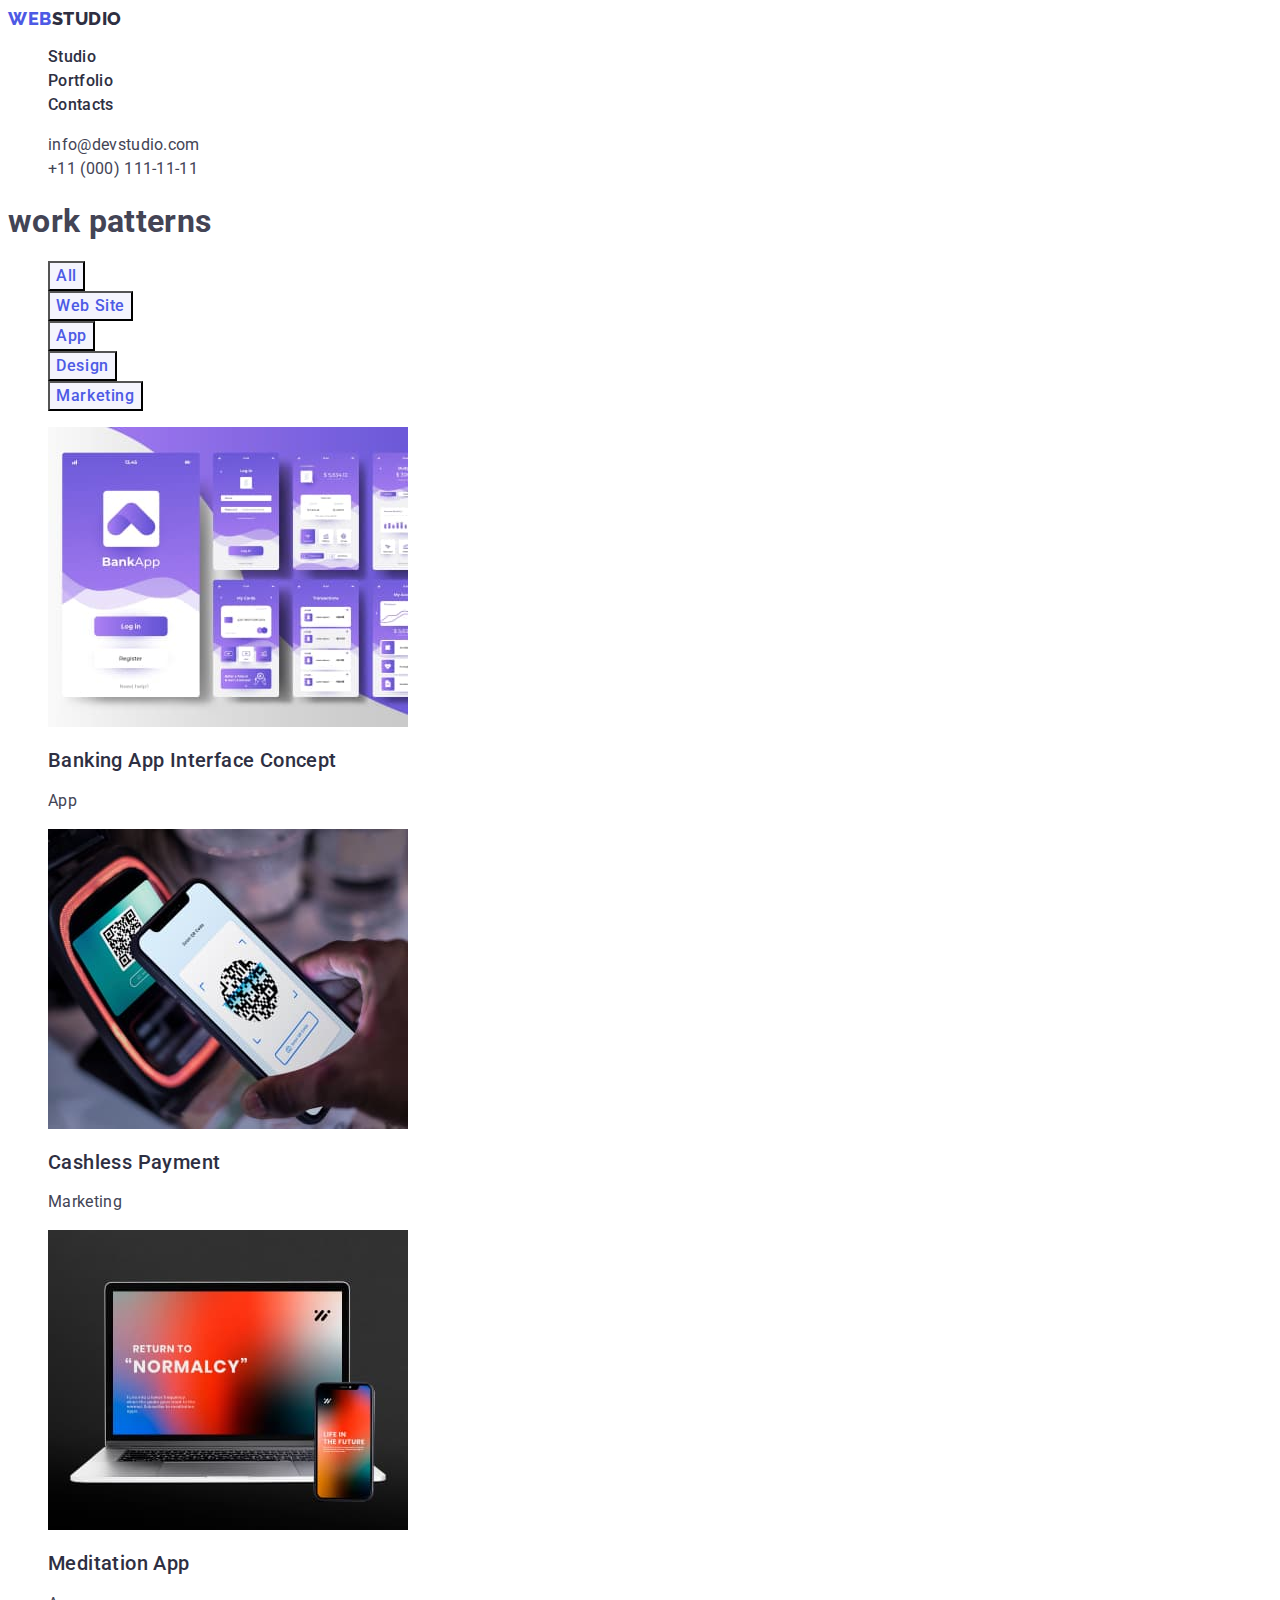
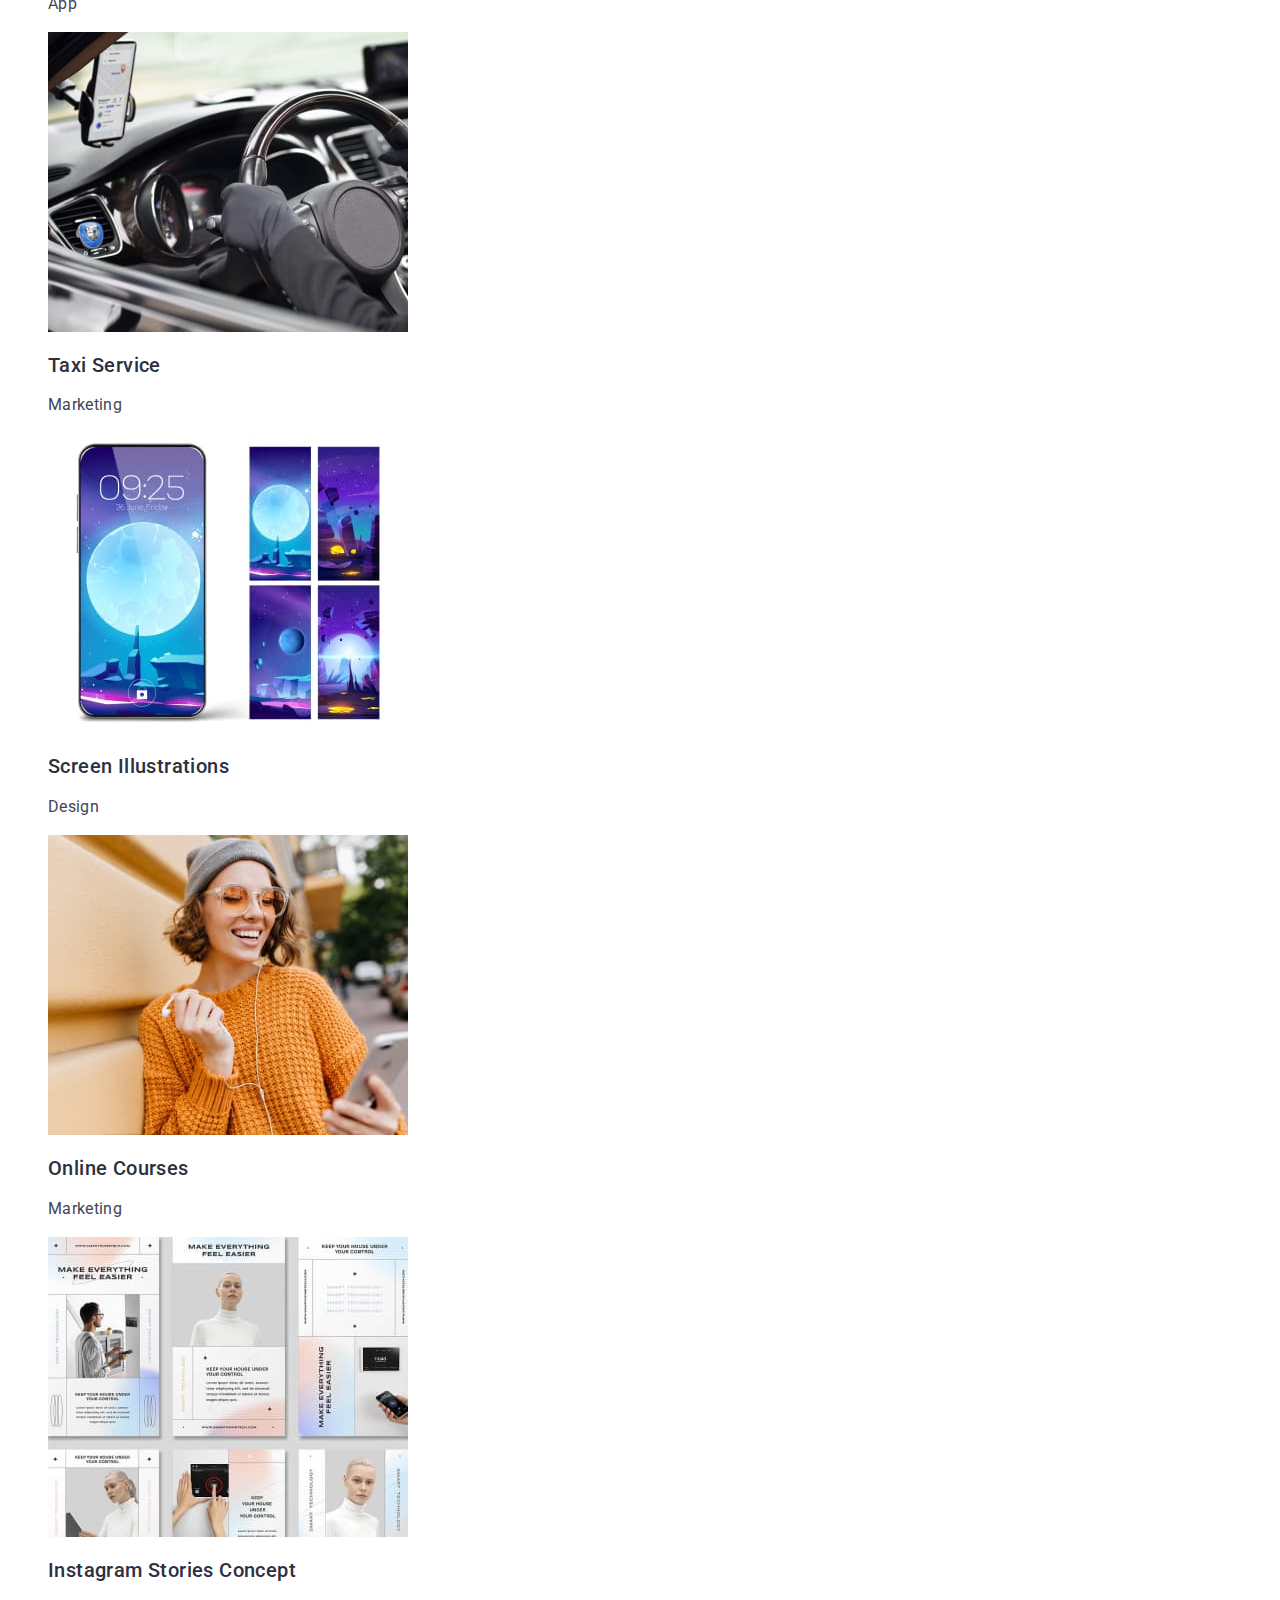
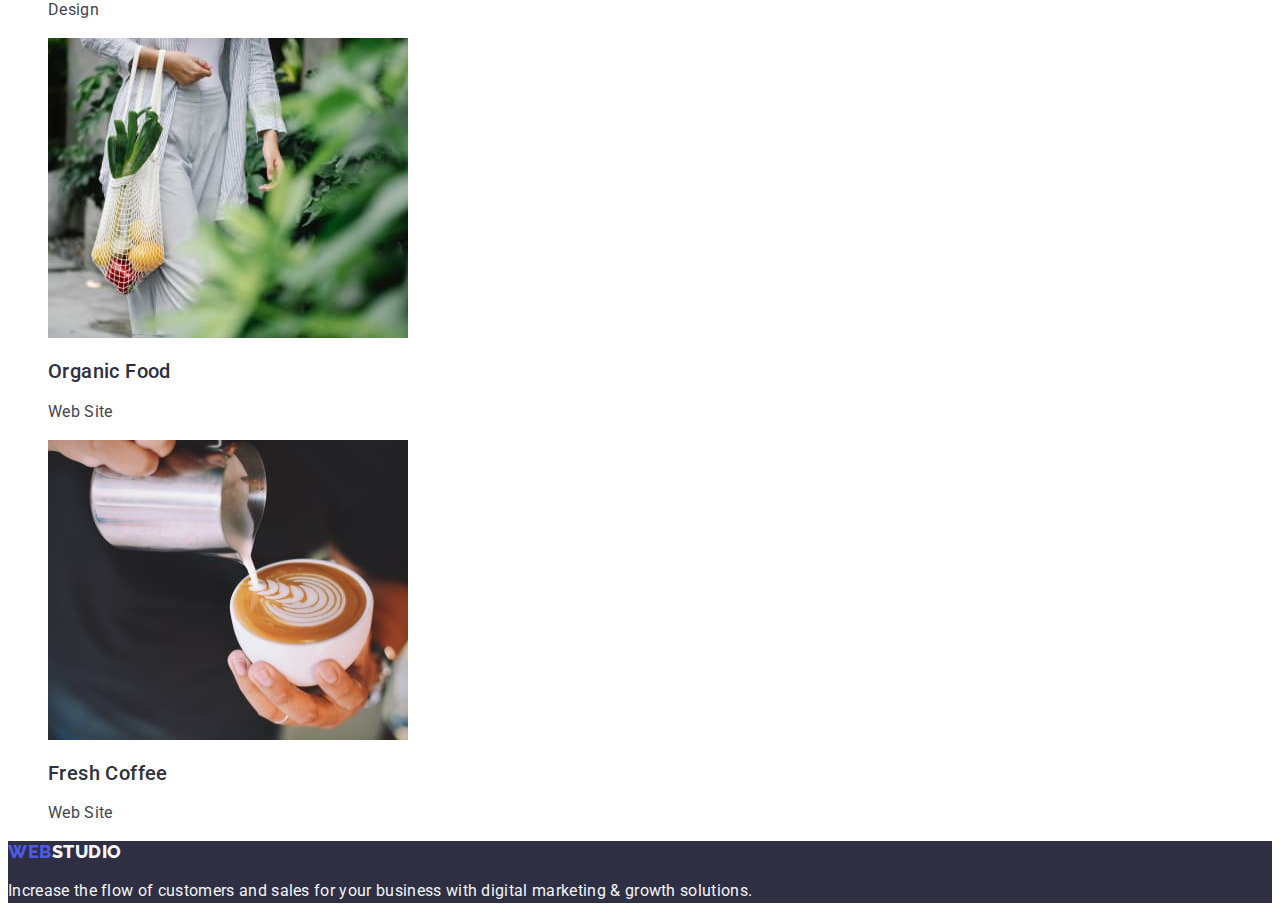
==== portfolio.html @ 16ddbee1 "Initial commit" ====
<!DOCTYPE html>
<html lang="en">
  <head>
    <meta charset="UTF-8" />
    <meta http-equiv="X-UA-Compatible" content="IE=edge" />
    <meta name="viewport" content="width=device-width, initial-scale=1.0" />
    <link rel="preconnect" href="https://fonts.googleapis.com" />
    <link rel="preconnect" href="https://fonts.gstatic.com" crossorigin />
    <link
      href="https://fonts.googleapis.com/css2?family=Raleway:wght@800&family=Roboto:wght@400;500;700&display=swap"
      rel="stylesheet"
    />
    <title>Portfolio</title>
    <link rel="stylesheet" href="./css/styles.css" />
  </head>
  <body>
    <!-- page header -->
    <header>
      <nav>
        <a class="logo link" href="./index.html"
          >Web<span class="logo-black">Studio</span></a
        >
        <ul class="site-nav list">
          <li><a class="link-current link" href="./index.html">Studio</a></li>
          <li>
            <a class="link-current link" href="./portfolio.html">Portfolio</a>
          </li>
          <li><a class="link-current link" href="">Contacts</a></li>
        </ul>
      </nav>
      <address class="address">
        <ul class="address-nav list">
          <li>
            <a class="address-nav-link link" href="mailto:info@devstudio.com"
              >info@devstudio.com</a
            >
          </li>
          <li>
            <a class="address-nav-link link" href="tel:+110001111111"
              >+11 (000) 111-11-11</a
            >
          </li>
        </ul>
      </address>
    </header>
    <main>
      <!-- filters -->
      <section class="filters">
        <h1>work patterns</h1>
        <ul class="list">
          <li><button class="portfolio-button" type="button">All</button></li>
          <li>
            <button class="portfolio-button" type="button">Web Site</button>
          </li>
          <li><button class="portfolio-button" type="button">App</button></li>
          <li>
            <button class="portfolio-button" type="button">Design</button>
          </li>
          <li>
            <button class="portfolio-button" type="button">Marketing</button>
          </li>
        </ul>
        <ul class="list">
          <li>
            <a class="portf-list link" href="">
              <img
                src="./images/portfo-1.jpg"
                alt="application"
                width="360"
                height="300"
              />
              <h2 class="second-title">Banking App Interface Concept</h2>
              <p class="li-text">App</p></a
            >
          </li>
          <li>
            <a class="portf-list link" href=""
              ><img
                src="./images/portfo-2.jpg"
                alt="QR code on telephone"
                width="360"
                height="300"
              />
              <h2 class="second-title">Cashless Payment</h2>
              <p class="li-text">Marketing</p></a
            >
          </li>
          <li>
            <a class="portf-list link" href=""
              ><img
                src="./images/portfo-3.jpg"
                alt="laptop"
                width="360"
                height="300"
              />
              <h2 class="second-title">Meditation App</h2>
              <p class="li-text">App</p></a
            >
          </li>
          <li>
            <a class="portf-list link" href=""
              ><img
                src="./images/portfo-4.jpg"
                alt="phone in the car"
                width="360"
                height="300"
              />
              <h2 class="second-title">Taxi Service</h2>
              <p class="li-text">Marketing</p></a
            >
          </li>
          <li>
            <a class="portf-list link" href="">
              <img
                src="./images/portfo-5.jpg"
                alt="phone and moon"
                width="360"
                height="300"
              />
              <h2 class="second-title">Screen Illustrations</h2>
              <p class="li-text">Design</p></a
            >
          </li>
          <li>
            <a class="portf-list link" href=""
              ><img
                src="./images/portfo-6.jpg"
                alt="girl with phone"
                width="360"
                height="300"
              />
              <h2 class="second-title">Online Courses</h2>
              <p class="li-text">Marketing</p></a
            >
          </li>
          <li>
            <a class="portf-list link" href=""
              ><img
                src="./images/portfo-7.jpg"
                alt="Instagram Stories"
                width="360"
                height="300"
              />
              <h2 class="second-title">Instagram Stories Concept</h2>
              <p class="li-text">Design</p></a
            >
          </li>
          <li>
            <a class="portf-list link" href=""
              ><img
                src="./images/portfo-8.jpg"
                alt="woman with vegetables"
                width="360"
                height="300"
              />
              <h2 class="second-title">Organic Food</h2>
              <p class="li-text">Web Site</p></a
            >
          </li>
          <li>
            <a class="portf-list link" href=""
              ><img
                src="./images/portfo-9.jpg"
                alt="fancy coffee"
                width="360"
                height="300"
              />
              <h2 class="second-title">Fresh Coffee</h2>
              <p class="li-text">Web Site</p></a
            >
          </li>
        </ul>
      </section>
    </main>
    <!-- footer -->
    <footer class="footer">
      <a class="logo link" href="./index.html"
        >Web<span class="logo-white">Studio</span></a
      >
      <p class="footer-text">
        Increase the flow of customers and sales for your business with digital
        marketing & growth solutions.
      </p>
    </footer>
  </body>
</html>
---- css/styles.css ----
:root {
  --main-color: #434455;
  --second-color: #4d5ae5;
  --black-color: #2e2f42;
  --white-color: #ffffff;
  --second-bg-color: #f4f4fd;
  --hover-focus-color: #404bbf;
}

body {
  background-color: var(--white-color);
  color: var(--main-color);
  font-family: Roboto, sans-serif;
  font-style: normal;
  line-height: 1.15;
  letter-spacing: 0.02em;
}

.list {
  list-style: none;
}
.link {
  text-decoration: none;
}

/* logo */
.logo {
  color: var(--second-color);
  font-family: "Raleway", sans-serif;
  font-style: normal;
  font-weight: 800;
  font-size: 18px;
  line-height: 1.17;
  letter-spacing: 0.03em;
  text-transform: uppercase;
}
.logo-black {
  color: var(--black-color);
}

.logo-white {
  color: var(--second-bg-color);
}
/* site-nav */

.site-nav a {
  color: var(--black-color);

  font-size: 16px;
  font-weight: 500;
  line-height: 1.5;
}

.link-current:hover,
.link-current:focus,
.address-nav-link:hover,
.address-nav-link:focus {
  color: var(--hover-focus-color);
}

.address {
  font-style: normal;
}
.address-nav a {
  color: var(--main-color);
}
.address-nav-link {
  line-height: 1.5;
}
/* hero */

.hero {
  background-color: var(--black-color);
}

.hero-title {
  font-weight: 700;
  font-size: 56px;
  line-height: 1.07;
  color: var(--white-color);
  letter-spacing: 0.02em;
  text-align: center;
}

.button {
  background-color: var(--second-color);
  font-weight: 500;
  font-size: 16px;
  color: var(--white-color);
  letter-spacing: 0.04em;
  font-family: "Roboto", sans-serif;
  line-height: 1.5;
  cursor: pointer;
}

.portfolio-button {
  background-color: var(--second-bg-color);
  font-weight: 500;
  font-size: 16px;
  color: var(--second-color);
  letter-spacing: 0.04em;
  font-family: "Roboto", sans-serif;
  line-height: 1.5;
  cursor: pointer;
}

.button:hover,
.button:focus {
  background-color: var(--hover-focus-color);
}
.portfolio-button:hover,
.portfolio-button:focus {
  background-color: var(--hover-focus-color);
  color: var(--white-color);
}

/* section */

.second-title {
  font-weight: 500;
  font-size: 20px;
  line-height: 1.2;
  color: var(--black-color);
  letter-spacing: 0.02em;
}
.li-text {
  line-height: 1.5;
  color: var(--main-color);
}

/* our activity */

.vice-title {
  font-weight: 700;
  font-size: 36px;
  line-height: 1.11;
  text-transform: capitalize;
  color: var(--black-color);
  text-align: center;
  letter-spacing: 0.02em;
}

/* our team  */
.team {
  background-color: var(--second-bg-color);
}
.team-li {
  background-color: var(--white-color);
}

/* footer */
.footer {
  background-color: var(--black-color);
}
.footer-text {
  color: var(--second-bg-color);
  line-height: 1.5;
}

/* style to portfolio */

.portf-list {
  text-decoration: none;
}
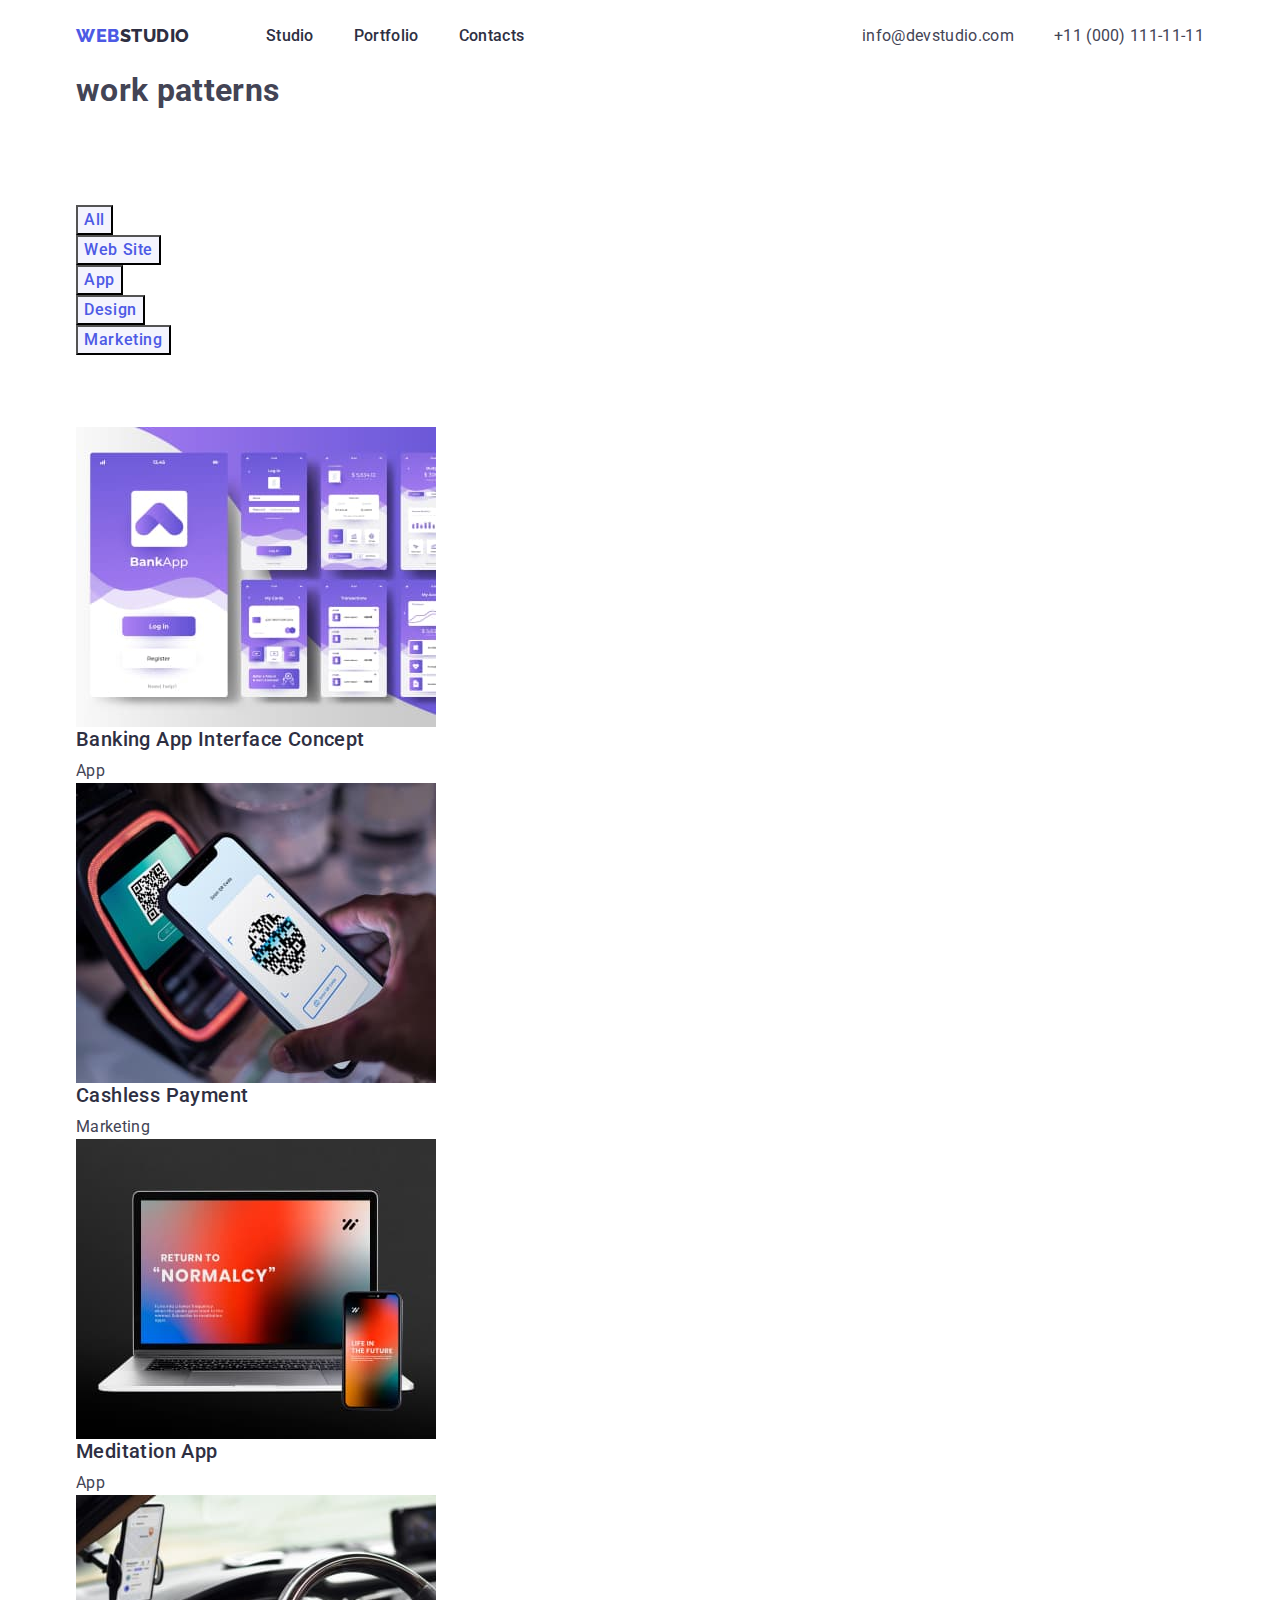
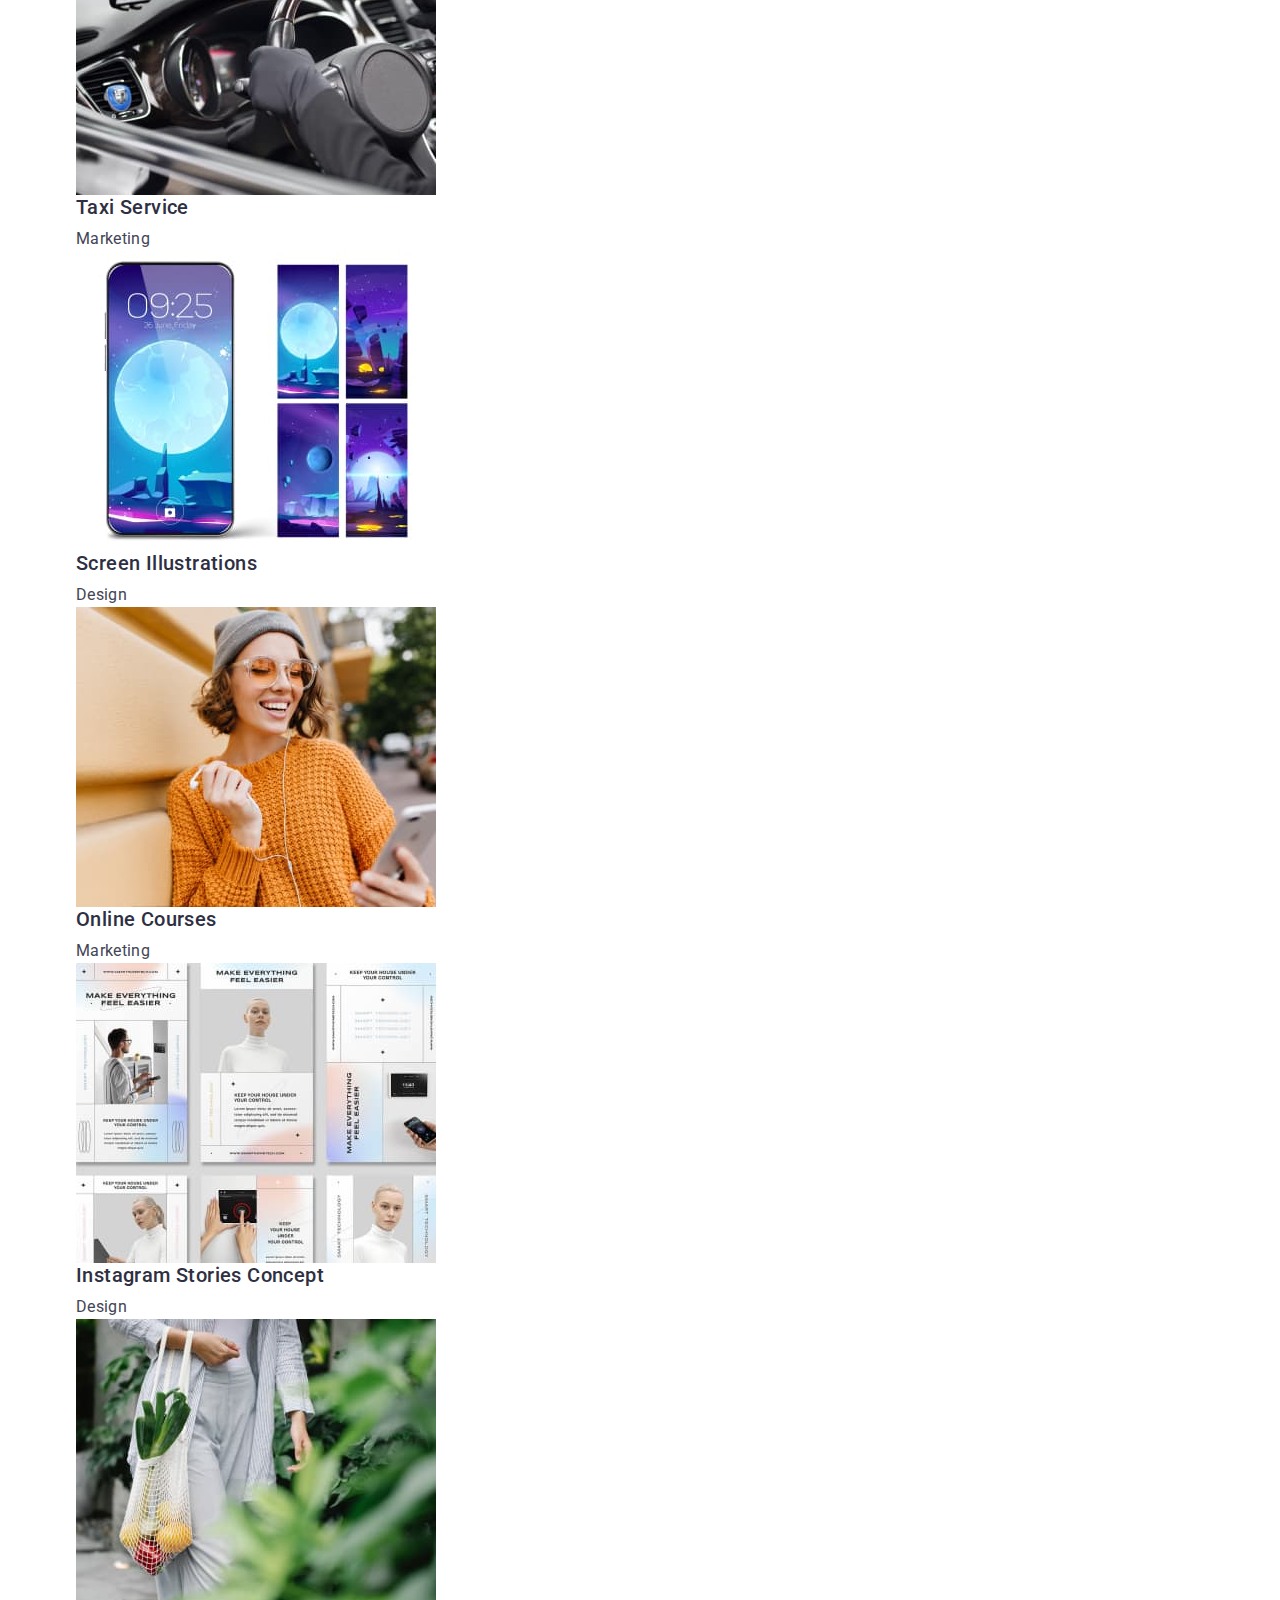
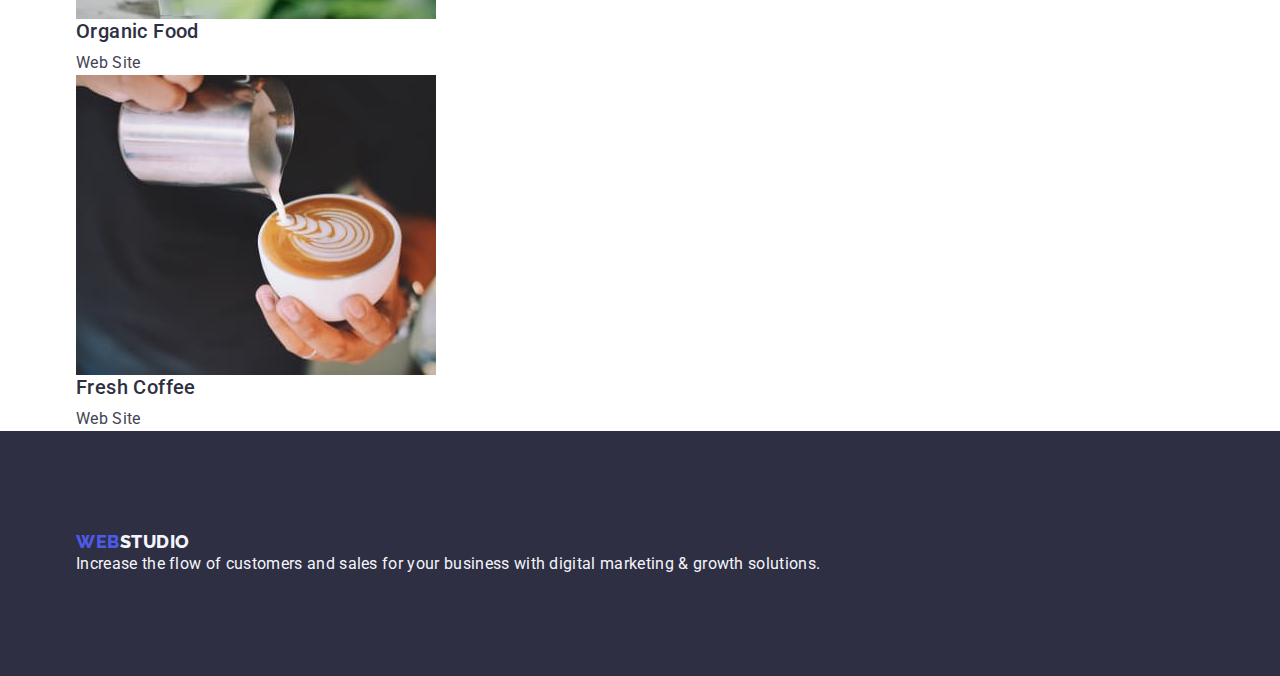
==== commit 13ae1d19: "dz 3 only start" ====
--- a/portfolio.html
+++ b/portfolio.html
@@ -6,181 +6,196 @@
     <meta name="viewport" content="width=device-width, initial-scale=1.0" />
     <link rel="preconnect" href="https://fonts.googleapis.com" />
     <link rel="preconnect" href="https://fonts.gstatic.com" crossorigin />
+    <title>Portfolio</title>
+    <!-- fonts -->
     <link
       href="https://fonts.googleapis.com/css2?family=Raleway:wght@800&family=Roboto:wght@400;500;700&display=swap"
       rel="stylesheet"
     />
-    <title>Portfolio</title>
+    <!-- normalise -->
+    <link
+      rel="stylesheet"
+      href="https://cdn.jsdelivr.net/npm/modern-normalize@2.0.0/modern-normalize.min.css"
+    />
+
+    <!-- custom styles -->
+
     <link rel="stylesheet" href="./css/styles.css" />
   </head>
   <body>
     <!-- page header -->
-    <header>
-      <nav>
-        <a class="logo link" href="./index.html"
-          >Web<span class="logo-black">Studio</span></a
-        >
-        <ul class="site-nav list">
-          <li><a class="link-current link" href="./index.html">Studio</a></li>
-          <li>
-            <a class="link-current link" href="./portfolio.html">Portfolio</a>
-          </li>
-          <li><a class="link-current link" href="">Contacts</a></li>
-        </ul>
-      </nav>
-      <address class="address">
-        <ul class="address-nav list">
-          <li>
-            <a class="address-nav-link link" href="mailto:info@devstudio.com"
-              >info@devstudio.com</a
-            >
-          </li>
-          <li>
-            <a class="address-nav-link link" href="tel:+110001111111"
-              >+11 (000) 111-11-11</a
-            >
-          </li>
-        </ul>
-      </address>
+    <header class="header">
+      <div class="header-container container">
+        <nav class="header-nav">
+          <a class="logo link logo-link" href="./index.html"
+            >Web<span class="logo-black">Studio</span></a
+          >
+          <ul class="site-nav list">
+            <li><a class="link-current link" href="./index.html">Studio</a></li>
+            <li>
+              <a class="link-current link" href="./portfolio.html">Portfolio</a>
+            </li>
+            <li><a class="link-current link" href="">Contacts</a></li>
+          </ul>
+        </nav>
+        <address class="address">
+          <ul class="address-nav list">
+            <li>
+              <a class="address-nav-link link" href="mailto:info@devstudio.com"
+                >info@devstudio.com</a
+              >
+            </li>
+            <li>
+              <a class="address-nav-link link" href="tel:+110001111111"
+                >+11 (000) 111-11-11</a
+              >
+            </li>
+          </ul>
+        </address>
+      </div>
     </header>
     <main>
       <!-- filters -->
       <section class="filters">
-        <h1>work patterns</h1>
-        <ul class="list">
-          <li><button class="portfolio-button" type="button">All</button></li>
-          <li>
-            <button class="portfolio-button" type="button">Web Site</button>
-          </li>
-          <li><button class="portfolio-button" type="button">App</button></li>
-          <li>
-            <button class="portfolio-button" type="button">Design</button>
-          </li>
-          <li>
-            <button class="portfolio-button" type="button">Marketing</button>
-          </li>
-        </ul>
-        <ul class="list">
-          <li>
-            <a class="portf-list link" href="">
-              <img
-                src="./images/portfo-1.jpg"
-                alt="application"
-                width="360"
-                height="300"
-              />
-              <h2 class="second-title">Banking App Interface Concept</h2>
-              <p class="li-text">App</p></a
-            >
-          </li>
-          <li>
-            <a class="portf-list link" href=""
-              ><img
-                src="./images/portfo-2.jpg"
-                alt="QR code on telephone"
-                width="360"
-                height="300"
-              />
-              <h2 class="second-title">Cashless Payment</h2>
-              <p class="li-text">Marketing</p></a
-            >
-          </li>
-          <li>
-            <a class="portf-list link" href=""
-              ><img
-                src="./images/portfo-3.jpg"
-                alt="laptop"
-                width="360"
-                height="300"
-              />
-              <h2 class="second-title">Meditation App</h2>
-              <p class="li-text">App</p></a
-            >
-          </li>
-          <li>
-            <a class="portf-list link" href=""
-              ><img
-                src="./images/portfo-4.jpg"
-                alt="phone in the car"
-                width="360"
-                height="300"
-              />
-              <h2 class="second-title">Taxi Service</h2>
-              <p class="li-text">Marketing</p></a
-            >
-          </li>
-          <li>
-            <a class="portf-list link" href="">
-              <img
-                src="./images/portfo-5.jpg"
-                alt="phone and moon"
-                width="360"
-                height="300"
-              />
-              <h2 class="second-title">Screen Illustrations</h2>
-              <p class="li-text">Design</p></a
-            >
-          </li>
-          <li>
-            <a class="portf-list link" href=""
-              ><img
-                src="./images/portfo-6.jpg"
-                alt="girl with phone"
-                width="360"
-                height="300"
-              />
-              <h2 class="second-title">Online Courses</h2>
-              <p class="li-text">Marketing</p></a
-            >
-          </li>
-          <li>
-            <a class="portf-list link" href=""
-              ><img
-                src="./images/portfo-7.jpg"
-                alt="Instagram Stories"
-                width="360"
-                height="300"
-              />
-              <h2 class="second-title">Instagram Stories Concept</h2>
-              <p class="li-text">Design</p></a
-            >
-          </li>
-          <li>
-            <a class="portf-list link" href=""
-              ><img
-                src="./images/portfo-8.jpg"
-                alt="woman with vegetables"
-                width="360"
-                height="300"
-              />
-              <h2 class="second-title">Organic Food</h2>
-              <p class="li-text">Web Site</p></a
-            >
-          </li>
-          <li>
-            <a class="portf-list link" href=""
-              ><img
-                src="./images/portfo-9.jpg"
-                alt="fancy coffee"
-                width="360"
-                height="300"
-              />
-              <h2 class="second-title">Fresh Coffee</h2>
-              <p class="li-text">Web Site</p></a
-            >
-          </li>
-        </ul>
+        <div class="container">
+          <h1>work patterns</h1>
+          <ul class="list portfolio-nav">
+            <li><button class="portfolio-button" type="button">All</button></li>
+            <li>
+              <button class="portfolio-button" type="button">Web Site</button>
+            </li>
+            <li><button class="portfolio-button" type="button">App</button></li>
+            <li>
+              <button class="portfolio-button" type="button">Design</button>
+            </li>
+            <li>
+              <button class="portfolio-button" type="button">Marketing</button>
+            </li>
+          </ul>
+          <ul class="list">
+            <li>
+              <a class="portf-list link" href="">
+                <img
+                  src="./images/portfo-1.jpg"
+                  alt="application"
+                  width="360"
+                  height="300"
+                />
+                <h2 class="second-title">Banking App Interface Concept</h2>
+                <p class="li-text">App</p></a
+              >
+            </li>
+            <li>
+              <a class="portf-list link" href=""
+                ><img
+                  src="./images/portfo-2.jpg"
+                  alt="QR code on telephone"
+                  width="360"
+                  height="300"
+                />
+                <h2 class="second-title">Cashless Payment</h2>
+                <p class="li-text">Marketing</p></a
+              >
+            </li>
+            <li>
+              <a class="portf-list link" href=""
+                ><img
+                  src="./images/portfo-3.jpg"
+                  alt="laptop"
+                  width="360"
+                  height="300"
+                />
+                <h2 class="second-title">Meditation App</h2>
+                <p class="li-text">App</p></a
+              >
+            </li>
+            <li>
+              <a class="portf-list link" href=""
+                ><img
+                  src="./images/portfo-4.jpg"
+                  alt="phone in the car"
+                  width="360"
+                  height="300"
+                />
+                <h2 class="second-title">Taxi Service</h2>
+                <p class="li-text">Marketing</p></a
+              >
+            </li>
+            <li>
+              <a class="portf-list link" href="">
+                <img
+                  src="./images/portfo-5.jpg"
+                  alt="phone and moon"
+                  width="360"
+                  height="300"
+                />
+                <h2 class="second-title">Screen Illustrations</h2>
+                <p class="li-text">Design</p></a
+              >
+            </li>
+            <li>
+              <a class="portf-list link" href=""
+                ><img
+                  src="./images/portfo-6.jpg"
+                  alt="girl with phone"
+                  width="360"
+                  height="300"
+                />
+                <h2 class="second-title">Online Courses</h2>
+                <p class="li-text">Marketing</p></a
+              >
+            </li>
+            <li>
+              <a class="portf-list link" href=""
+                ><img
+                  src="./images/portfo-7.jpg"
+                  alt="Instagram Stories"
+                  width="360"
+                  height="300"
+                />
+                <h2 class="second-title">Instagram Stories Concept</h2>
+                <p class="li-text">Design</p></a
+              >
+            </li>
+            <li>
+              <a class="portf-list link" href=""
+                ><img
+                  src="./images/portfo-8.jpg"
+                  alt="woman with vegetables"
+                  width="360"
+                  height="300"
+                />
+                <h2 class="second-title">Organic Food</h2>
+                <p class="li-text">Web Site</p></a
+              >
+            </li>
+            <li>
+              <a class="portf-list link" href=""
+                ><img
+                  src="./images/portfo-9.jpg"
+                  alt="fancy coffee"
+                  width="360"
+                  height="300"
+                />
+                <h2 class="second-title">Fresh Coffee</h2>
+                <p class="li-text">Web Site</p></a
+              >
+            </li>
+          </ul>
+        </div>
       </section>
     </main>
     <!-- footer -->
     <footer class="footer">
-      <a class="logo link" href="./index.html"
-        >Web<span class="logo-white">Studio</span></a
-      >
-      <p class="footer-text">
-        Increase the flow of customers and sales for your business with digital
-        marketing & growth solutions.
-      </p>
+      <div class="container">
+        <a class="logo link logo-link" href="./index.html"
+          >Web<span class="logo-white">Studio</span></a
+        >
+        <p class="footer-text">
+          Increase the flow of customers and sales for your business with
+          digital marketing & growth solutions.
+        </p>
+      </div>
     </footer>
   </body>
 </html>
--- a/css/styles.css
+++ b/css/styles.css
@@ -1,31 +1,99 @@
 :root {
-  --main-color: #434455;
-  --second-color: #4d5ae5;
-  --black-color: #2e2f42;
-  --white-color: #ffffff;
-  --second-bg-color: #f4f4fd;
-  --hover-focus-color: #404bbf;
-}
-
+  /* primary */
+  --primary-black-cl: #434455;
+  --primary-black-bg: #434455;
+  --primary-white-cl: #ffffff;
+  --primary-white-bg: #ffffff;
+  --primary-accent-cl: #4d5ae5;
+  --primary-accent-bg: #4d5ae5;
+  /* secondary */
+  --secondary-black-cl: #2e2f42;
+  --secondary-black-bg: #2e2f42;
+  --secondary-white-cl: #f4f4fd;
+  --secondary-white-bg: #f4f4fd;
+  --secondary-accent-cl: #404bbf;
+  --secondary-accent-bg: #404bbf;
+}
+
+* {
+  box-sizing: border-box;
+}
+/**
+  |============================
+  | common styles
+  |============================
+*/
 body {
-  background-color: var(--white-color);
-  color: var(--main-color);
+  background-color: var(--primary-white-bg);
+  color: var(--primary-black-cl);
   font-family: Roboto, sans-serif;
   font-style: normal;
   line-height: 1.15;
   letter-spacing: 0.02em;
 }
-
-.list {
+.hidden {
+  visibility: hidden;
+}
+/* reset */
+h1,
+h2,
+h3,
+h4,
+h5,
+h6,
+p {
+  margin: 0;
+}
+img {
+  display: block;
+}
+.list,
+ul,
+ol {
   list-style: none;
-}
-.link {
+  margin: 0;
+  padding: 0;
+}
+.link,
+a {
   text-decoration: none;
-}
-
+  color: currentColor;
+}
+.btn,
+button {
+  font-family: inherit;
+  cursor: pointer;
+}
+/**
+  |============================
+  | base styles
+  |============================
+*/
+/* header */
+.header {
+  padding-top: 24px;
+  padding-bottom: 24px;
+}
+.header-container {
+  display: flex;
+  align-items: center;
+  justify-content: space-between;
+  margin: 0;
+  padding: 0;
+}
+.container {
+  width: 1158px;
+  margin: 0 auto;
+  padding: 0 15px;
+}
+
+.header-nav {
+  display: flex;
+  align-items: center;
+}
 /* logo */
 .logo {
-  color: var(--second-color);
+  color: var(--primary-accent-cl);
   font-family: "Raleway", sans-serif;
   font-style: normal;
   font-weight: 800;
@@ -34,35 +102,47 @@
   letter-spacing: 0.03em;
   text-transform: uppercase;
 }
+.logo-link {
+  margin-right: 76px;
+}
 .logo-black {
-  color: var(--black-color);
+  color: var(--secondary-black-cl);
 }
 
 .logo-white {
-  color: var(--second-bg-color);
+  color: var(--secondary-white-cl);
 }
 /* site-nav */
 
 .site-nav a {
-  color: var(--black-color);
-
+  color: var(--secondary-black-cl);
   font-size: 16px;
   font-weight: 500;
   line-height: 1.5;
+}
+.site-nav {
+  display: flex;
+  align-items: center;
+  gap: 40px;
 }
 
 .link-current:hover,
 .link-current:focus,
 .address-nav-link:hover,
 .address-nav-link:focus {
-  color: var(--hover-focus-color);
+  color: var(--secondary-accent-cl);
 }
 
 .address {
   font-style: normal;
 }
 .address-nav a {
-  color: var(--main-color);
+  color: var(--primary-black-cl);
+}
+.address-nav {
+  display: flex;
+  align-items: center;
+  gap: 40px;
 }
 .address-nav-link {
   line-height: 1.5;
@@ -70,23 +150,25 @@
 /* hero */
 
 .hero {
-  background-color: var(--black-color);
+  background-color: var(--secondary-black-bg);
+  padding-top: 188px;
+  padding-bottom: 188px;
 }
 
 .hero-title {
   font-weight: 700;
   font-size: 56px;
   line-height: 1.07;
-  color: var(--white-color);
+  color: var(--primary-white-cl);
   letter-spacing: 0.02em;
   text-align: center;
 }
 
 .button {
-  background-color: var(--second-color);
+  background-color: var(--primary-accent-bg);
   font-weight: 500;
   font-size: 16px;
-  color: var(--white-color);
+  color: var(--primary-white-cl);
   letter-spacing: 0.04em;
   font-family: "Roboto", sans-serif;
   line-height: 1.5;
@@ -94,10 +176,10 @@
 }
 
 .portfolio-button {
-  background-color: var(--second-bg-color);
+  background-color: var(--secondary-white-bg);
   font-weight: 500;
   font-size: 16px;
-  color: var(--second-color);
+  color: var(--primary-accent-cl);
   letter-spacing: 0.04em;
   font-family: "Roboto", sans-serif;
   line-height: 1.5;
@@ -106,58 +188,87 @@
 
 .button:hover,
 .button:focus {
-  background-color: var(--hover-focus-color);
+  background-color: var(--secondary-accent-bg);
 }
 .portfolio-button:hover,
 .portfolio-button:focus {
-  background-color: var(--hover-focus-color);
-  color: var(--white-color);
-}
-
-/* section */
-
+  background-color: var(--secondary-accent-bg);
+  color: var(--primary-white-cl);
+}
+
+/* our advantage */
+
+.adv-section {
+  margin-top: 120px;
+  margin-bottom: 60px;
+}
+
+.adv-list {
+  display: flex;
+  justify-content: space-between;
+}
+.adv-item {
+  width: 264px;
+}
 .second-title {
   font-weight: 500;
   font-size: 20px;
   line-height: 1.2;
-  color: var(--black-color);
-  letter-spacing: 0.02em;
+  color: var(--secondary-black-cl);
+  letter-spacing: 0.02em;
+  margin-bottom: 8px;
 }
 .li-text {
   line-height: 1.5;
-  color: var(--main-color);
+  color: var(--primary-black-cl);
 }
 
 /* our activity */
 
+.activity {
+  padding-top: 60px;
+  padding-bottom: 120px;
+}
 .vice-title {
   font-weight: 700;
   font-size: 36px;
   line-height: 1.11;
   text-transform: capitalize;
-  color: var(--black-color);
+  color: var(--secondary-black-cl);
   text-align: center;
   letter-spacing: 0.02em;
 }
 
 /* our team  */
 .team {
-  background-color: var(--second-bg-color);
+  background-color: var(--secondary-white-bg);
+  padding-top: 120px;
+  padding-bottom: 120px;
 }
 .team-li {
-  background-color: var(--white-color);
+  background-color: var(--primary-white-bg);
 }
 
 /* footer */
 .footer {
-  background-color: var(--black-color);
+  background-color: var(--secondary-black-bg);
+  padding-top: 100px;
+  padding-bottom: 100px;
 }
 .footer-text {
-  color: var(--second-bg-color);
+  color: var(--secondary-white-cl);
   line-height: 1.5;
 }
 
 /* style to portfolio */
+
+.filters {
+}
+
+.portfolio-nav {
+  padding-top: 96px;
+  padding-bottom: 72px;
+}
 
 .portf-list {
   text-decoration: none;
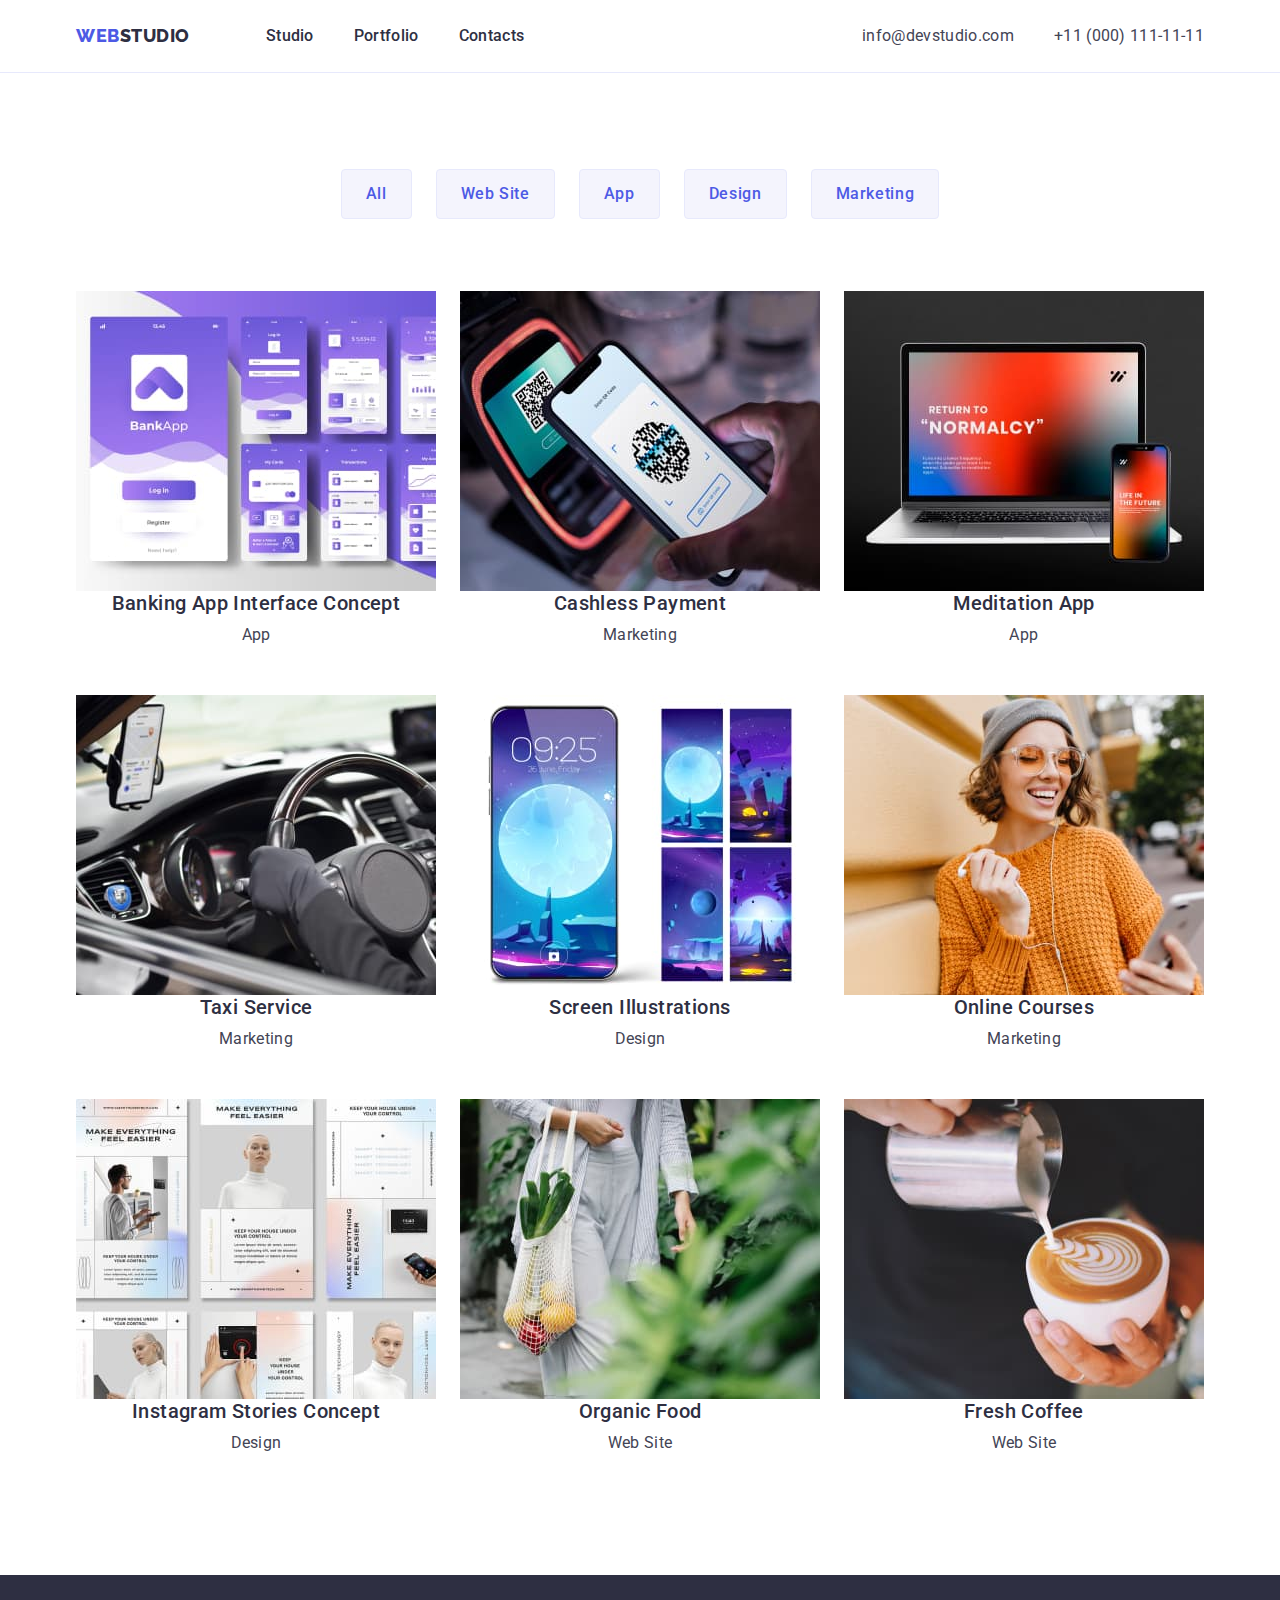
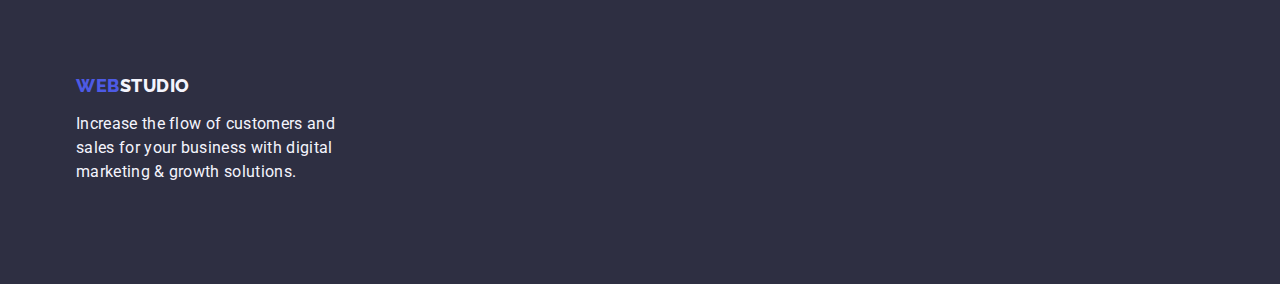
==== commit 05df0016: "poprawka 4 sec footer i portfol" ====
--- a/portfolio.html
+++ b/portfolio.html
@@ -58,7 +58,7 @@
       <!-- filters -->
       <section class="filters">
         <div class="container">
-          <h1>work patterns</h1>
+          <h1 class="visually-hidden">work patterns</h1>
           <ul class="list portfolio-nav">
             <li><button class="portfolio-button" type="button">All</button></li>
             <li>
@@ -72,8 +72,8 @@
               <button class="portfolio-button" type="button">Marketing</button>
             </li>
           </ul>
-          <ul class="list">
-            <li>
+          <ul class="portfolio-bloks list">
+            <li class="portfolio-bloks-item">
               <a class="portf-list link" href="">
                 <img
                   src="./images/portfo-1.jpg"
@@ -85,7 +85,7 @@
                 <p class="li-text">App</p></a
               >
             </li>
-            <li>
+            <li class="portfolio-bloks-item">
               <a class="portf-list link" href=""
                 ><img
                   src="./images/portfo-2.jpg"
@@ -97,7 +97,7 @@
                 <p class="li-text">Marketing</p></a
               >
             </li>
-            <li>
+            <li class="portfolio-bloks-item">
               <a class="portf-list link" href=""
                 ><img
                   src="./images/portfo-3.jpg"
@@ -109,7 +109,7 @@
                 <p class="li-text">App</p></a
               >
             </li>
-            <li>
+            <li class="portfolio-bloks-item">
               <a class="portf-list link" href=""
                 ><img
                   src="./images/portfo-4.jpg"
@@ -121,7 +121,7 @@
                 <p class="li-text">Marketing</p></a
               >
             </li>
-            <li>
+            <li class="portfolio-bloks-item">
               <a class="portf-list link" href="">
                 <img
                   src="./images/portfo-5.jpg"
@@ -133,7 +133,7 @@
                 <p class="li-text">Design</p></a
               >
             </li>
-            <li>
+            <li class="portfolio-bloks-item">
               <a class="portf-list link" href=""
                 ><img
                   src="./images/portfo-6.jpg"
@@ -145,7 +145,7 @@
                 <p class="li-text">Marketing</p></a
               >
             </li>
-            <li>
+            <li class="portfolio-bloks-item">
               <a class="portf-list link" href=""
                 ><img
                   src="./images/portfo-7.jpg"
@@ -157,7 +157,7 @@
                 <p class="li-text">Design</p></a
               >
             </li>
-            <li>
+            <li class="portfolio-bloks-item">
               <a class="portf-list link" href=""
                 ><img
                   src="./images/portfo-8.jpg"
@@ -169,7 +169,7 @@
                 <p class="li-text">Web Site</p></a
               >
             </li>
-            <li>
+            <li class="portfolio-bloks-item">
               <a class="portf-list link" href=""
                 ><img
                   src="./images/portfo-9.jpg"
@@ -188,7 +188,7 @@
     <!-- footer -->
     <footer class="footer">
       <div class="container">
-        <a class="logo link logo-link" href="./index.html"
+        <a class="logo-footer logo link logo-link" href="./index.html"
           >Web<span class="logo-white">Studio</span></a
         >
         <p class="footer-text">
--- a/css/styles.css
+++ b/css/styles.css
@@ -31,8 +31,18 @@
   line-height: 1.15;
   letter-spacing: 0.02em;
 }
-.hidden {
-  visibility: hidden;
+.visually-hidden {
+  position: absolute;
+  width: 1px;
+  height: 1px;
+  margin: -1px;
+  border: 0;
+  padding: 0;
+
+  white-space: nowrap;
+  clip-path: inset(100%);
+  clip: rect(0 0 0 0);
+  overflow: hidden;
 }
 /* reset */
 h1,
@@ -71,8 +81,7 @@
 */
 /* header */
 .header {
-  padding-top: 24px;
-  padding-bottom: 24px;
+  border-bottom: 1px solid #e7e9fc;
 }
 .header-container {
   display: flex;
@@ -124,6 +133,10 @@
   display: flex;
   align-items: center;
   gap: 40px;
+  padding: 24px 0;
+}
+.link-current {
+  padding: 24px 0;
 }
 
 .link-current:hover,
@@ -162,6 +175,8 @@
   color: var(--primary-white-cl);
   letter-spacing: 0.02em;
   text-align: center;
+  max-width: 496px;
+  margin: 0 auto;
 }
 
 .button {
@@ -173,6 +188,13 @@
   font-family: "Roboto", sans-serif;
   line-height: 1.5;
   cursor: pointer;
+  display: block;
+  margin: 48px auto;
+  padding: 16px 32px;
+  border: none;
+  border-radius: 4px;
+  min-width: 169px;
+  height: 56px;
 }
 
 .portfolio-button {
@@ -184,6 +206,9 @@
   font-family: "Roboto", sans-serif;
   line-height: 1.5;
   cursor: pointer;
+  padding: 12px 24px;
+  border: 1px solid #e7e9fc;
+  border-radius: 4px;
 }
 
 .button:hover,
@@ -194,18 +219,18 @@
 .portfolio-button:focus {
   background-color: var(--secondary-accent-bg);
   color: var(--primary-white-cl);
+  border: 1px solid transparent;
 }
 
 /* our advantage */
 
 .adv-section {
-  margin-top: 120px;
-  margin-bottom: 60px;
+  padding: 120px 0;
 }
 
 .adv-list {
   display: flex;
-  justify-content: space-between;
+  gap: 24px;
 }
 .adv-item {
   width: 264px;
@@ -217,16 +242,17 @@
   color: var(--secondary-black-cl);
   letter-spacing: 0.02em;
   margin-bottom: 8px;
+  text-align: center;
 }
 .li-text {
   line-height: 1.5;
   color: var(--primary-black-cl);
+  text-align: center;
 }
 
 /* our activity */
 
 .activity {
-  padding-top: 60px;
   padding-bottom: 120px;
 }
 .vice-title {
@@ -237,6 +263,14 @@
   color: var(--secondary-black-cl);
   text-align: center;
   letter-spacing: 0.02em;
+  margin-bottom: 72px;
+}
+.activity-list {
+  display: flex;
+  gap: 24px;
+}
+.activity-item {
+  flex-basis: calc((100% - 2 * 24px) / 3);
 }
 
 /* our team  */
@@ -245,8 +279,19 @@
   padding-top: 120px;
   padding-bottom: 120px;
 }
+
+.team-list {
+  display: flex;
+  gap: 24px;
+}
 .team-li {
   background-color: var(--primary-white-bg);
+  flex-basis: calc((100% - 72px) / 4);
+  border-radius: 0px 0px 4px 4px;
+}
+
+.team-name {
+  padding: 32px 16px;
 }
 
 /* footer */
@@ -258,18 +303,39 @@
 .footer-text {
   color: var(--secondary-white-cl);
   line-height: 1.5;
+  max-width: 264px;
+}
+
+.logo-footer {
+  display: inline-block;
+  margin-bottom: 16px;
 }
 
 /* style to portfolio */
 
 .filters {
+  padding-top: 96px;
+  padding-bottom: 120px;
 }
 
 .portfolio-nav {
-  padding-top: 96px;
-  padding-bottom: 72px;
+  display: flex;
+  justify-content: center;
+  gap: 24px;
+  flex-basis: calc((100%-96) / 5);
+  margin-bottom: 72px;
 }
 
 .portf-list {
   text-decoration: none;
 }
+
+.portfolio-bloks {
+  display: flex;
+  flex-wrap: wrap;
+  column-gap: 24px;
+  row-gap: 48px;
+}
+.portfolio-bloks-item {
+  width: calc((100% - 48px) / 3);
+}
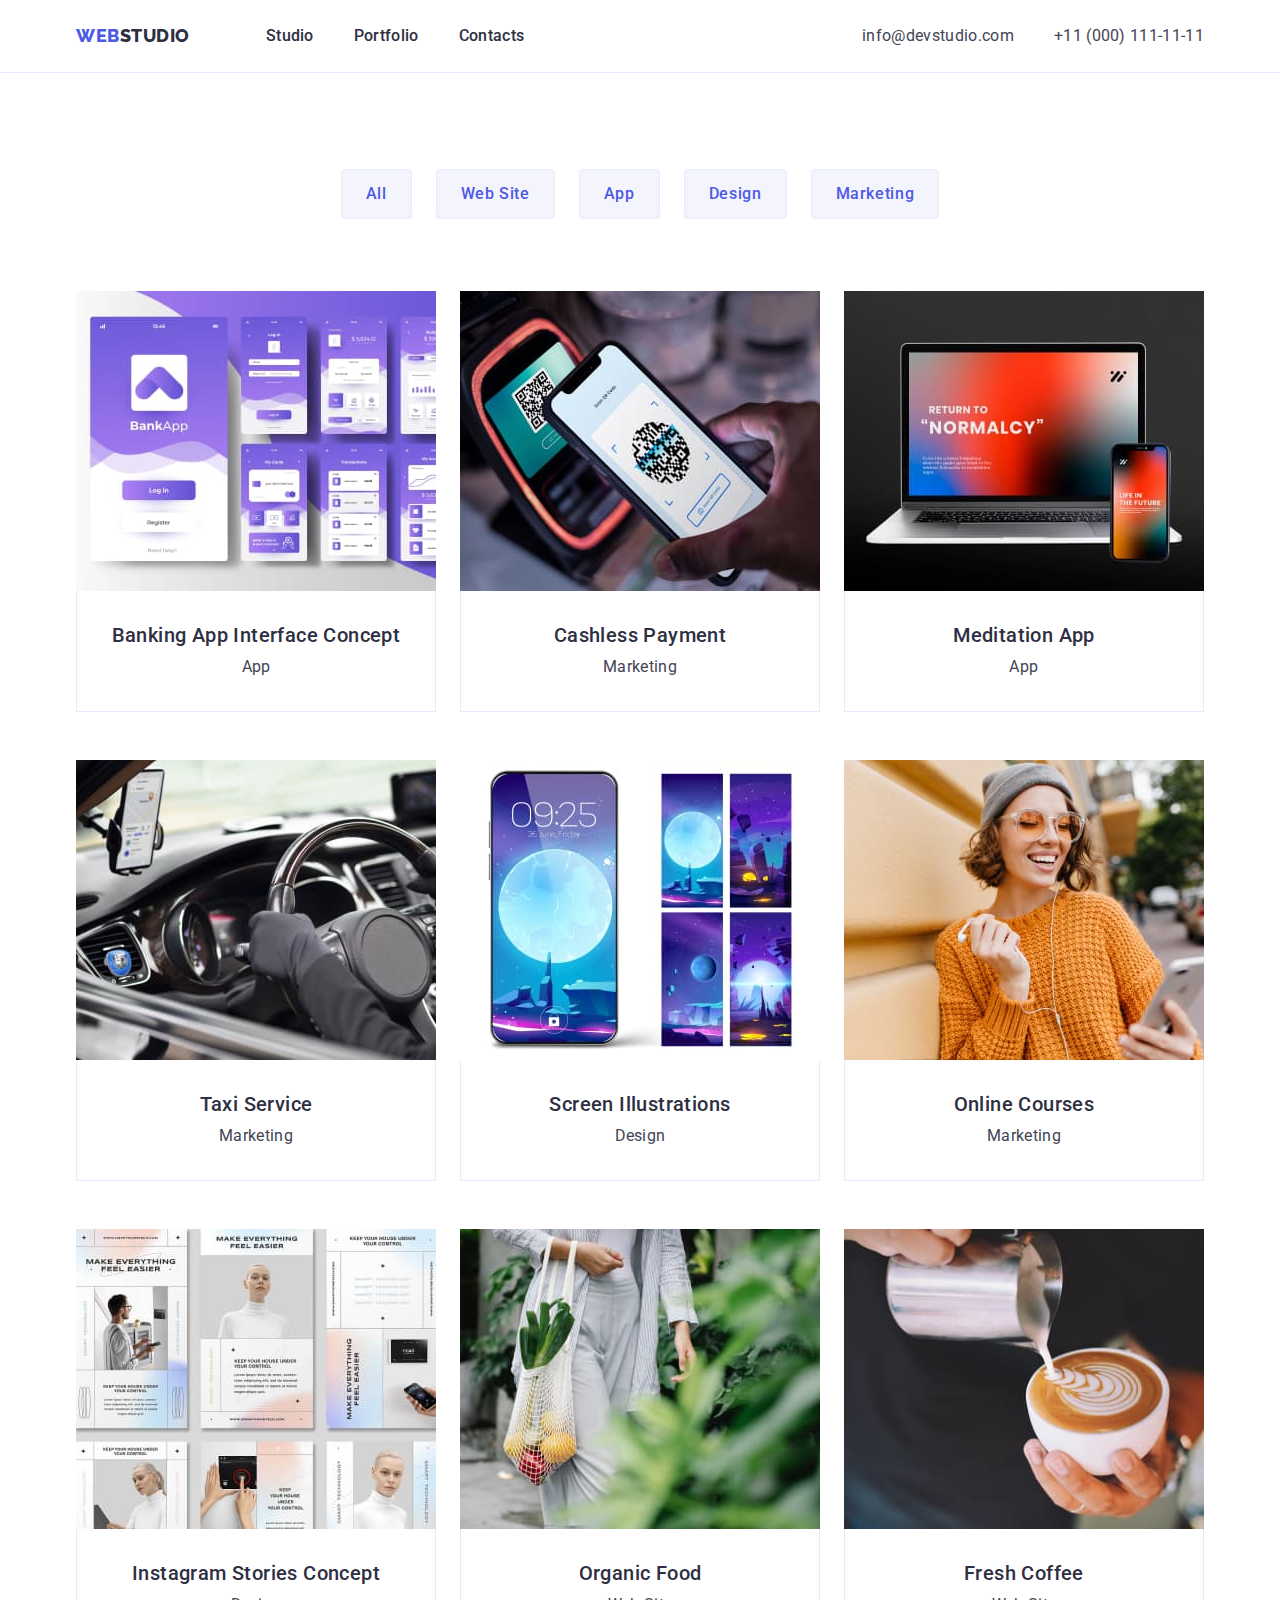
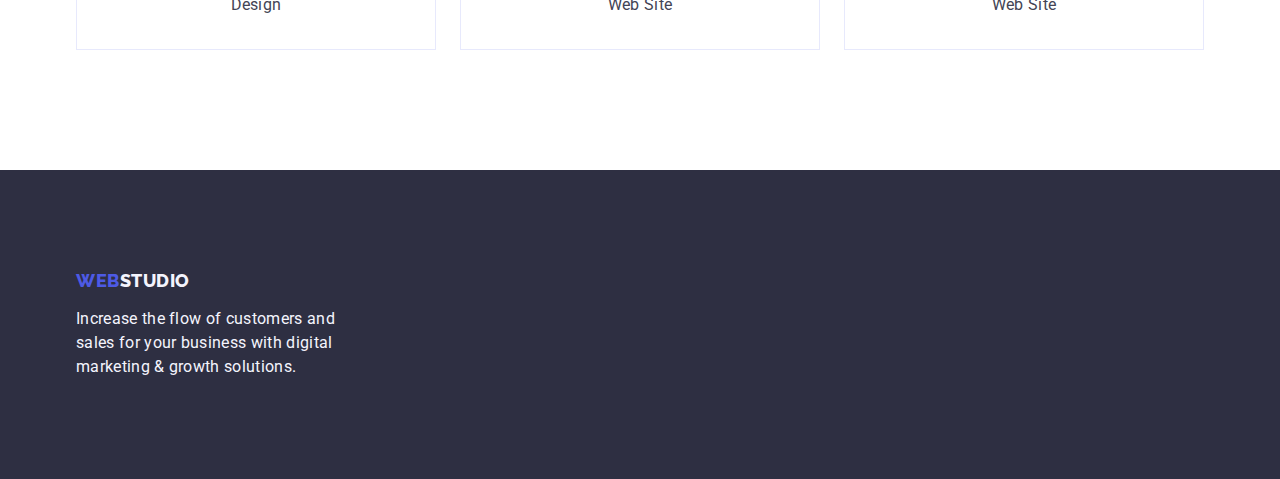
==== commit d4f96b5b: "poprawka portfolio" ====
--- a/portfolio.html
+++ b/portfolio.html
@@ -81,9 +81,11 @@
                   width="360"
                   height="300"
                 />
-                <h2 class="second-title">Banking App Interface Concept</h2>
-                <p class="li-text">App</p></a
-              >
+                <div class="portfolio-bloks-name">
+                  <h2 class="second-title">Banking App Interface Concept</h2>
+                  <p class="li-text">App</p>
+                </div>
+              </a>
             </li>
             <li class="portfolio-bloks-item">
               <a class="portf-list link" href=""
@@ -93,9 +95,11 @@
                   width="360"
                   height="300"
                 />
-                <h2 class="second-title">Cashless Payment</h2>
-                <p class="li-text">Marketing</p></a
-              >
+                <div class="portfolio-bloks-name">
+                  <h2 class="second-title">Cashless Payment</h2>
+                  <p class="li-text">Marketing</p>
+                </div>
+              </a>
             </li>
             <li class="portfolio-bloks-item">
               <a class="portf-list link" href=""
@@ -105,9 +109,11 @@
                   width="360"
                   height="300"
                 />
-                <h2 class="second-title">Meditation App</h2>
-                <p class="li-text">App</p></a
-              >
+                <div class="portfolio-bloks-name">
+                  <h2 class="second-title">Meditation App</h2>
+                  <p class="li-text">App</p>
+                </div>
+              </a>
             </li>
             <li class="portfolio-bloks-item">
               <a class="portf-list link" href=""
@@ -117,8 +123,10 @@
                   width="360"
                   height="300"
                 />
-                <h2 class="second-title">Taxi Service</h2>
-                <p class="li-text">Marketing</p></a
+                <div class="portfolio-bloks-name">
+                  <h2 class="second-title">Taxi Service</h2>
+                  <p class="li-text">Marketing</p>
+                </div></a
               >
             </li>
             <li class="portfolio-bloks-item">
@@ -129,8 +137,10 @@
                   width="360"
                   height="300"
                 />
-                <h2 class="second-title">Screen Illustrations</h2>
-                <p class="li-text">Design</p></a
+                <div class="portfolio-bloks-name">
+                  <h2 class="second-title">Screen Illustrations</h2>
+                  <p class="li-text">Design</p>
+                </div></a
               >
             </li>
             <li class="portfolio-bloks-item">
@@ -141,9 +151,11 @@
                   width="360"
                   height="300"
                 />
-                <h2 class="second-title">Online Courses</h2>
-                <p class="li-text">Marketing</p></a
-              >
+                <div class="portfolio-bloks-name">
+                  <h2 class="second-title">Online Courses</h2>
+                  <p class="li-text">Marketing</p>
+                </div>
+              </a>
             </li>
             <li class="portfolio-bloks-item">
               <a class="portf-list link" href=""
@@ -153,9 +165,11 @@
                   width="360"
                   height="300"
                 />
-                <h2 class="second-title">Instagram Stories Concept</h2>
-                <p class="li-text">Design</p></a
-              >
+                <div class="portfolio-bloks-name">
+                  <h2 class="second-title">Instagram Stories Concept</h2>
+                  <p class="li-text">Design</p>
+                </div>
+              </a>
             </li>
             <li class="portfolio-bloks-item">
               <a class="portf-list link" href=""
@@ -165,9 +179,11 @@
                   width="360"
                   height="300"
                 />
-                <h2 class="second-title">Organic Food</h2>
-                <p class="li-text">Web Site</p></a
-              >
+                <div class="portfolio-bloks-name">
+                  <h2 class="second-title">Organic Food</h2>
+                  <p class="li-text">Web Site</p>
+                </div>
+              </a>
             </li>
             <li class="portfolio-bloks-item">
               <a class="portf-list link" href=""
@@ -177,9 +193,11 @@
                   width="360"
                   height="300"
                 />
-                <h2 class="second-title">Fresh Coffee</h2>
-                <p class="li-text">Web Site</p></a
-              >
+                <div class="portfolio-bloks-name">
+                  <h2 class="second-title">Fresh Coffee</h2>
+                  <p class="li-text">Web Site</p>
+                </div>
+              </a>
             </li>
           </ul>
         </div>
--- a/css/styles.css
+++ b/css/styles.css
@@ -339,3 +339,9 @@
 .portfolio-bloks-item {
   width: calc((100% - 48px) / 3);
 }
+
+.portfolio-bloks-name {
+  padding: 32px 16px;
+  border: 1px solid #e7e9fc;
+  border-top: none;
+}
